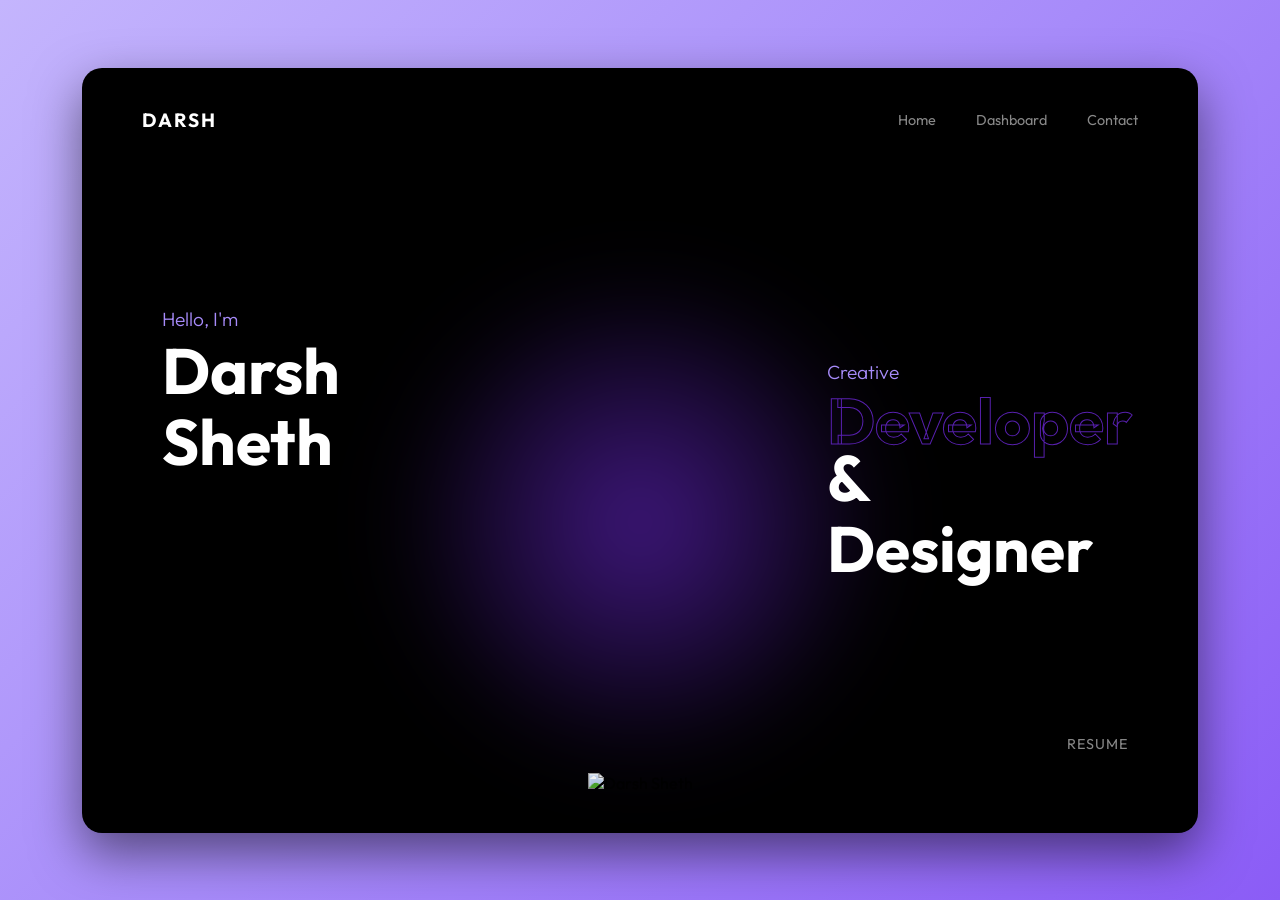
==== app/static/about.html @ 19a134a6 "Feat: Create standalone About page with Portfolio Card UI" ====
<!DOCTYPE html>
<html lang="en">

<head>
    <meta charset="UTF-8">
    <meta name="viewport" content="width=device-width, initial-scale=1.0">
    <title>About - Darsh Sheth | Sona AI</title>
    <link rel="preconnect" href="https://fonts.googleapis.com">
    <link rel="preconnect" href="https://fonts.gstatic.com" crossorigin>
    <link href="https://fonts.googleapis.com/css2?family=Outfit:wght@300;400;700&display=swap" rel="stylesheet">
    <script src="https://unpkg.com/lucide@latest"></script>

    <style>
        * {
            margin: 0;
            padding: 0;
            box-sizing: border-box;
            font-family: 'Outfit', sans-serif;
        }

        body {
            /* Lavender gradient background */
            background: linear-gradient(135deg, #c4b5fd 0%, #a78bfa 50%, #8b5cf6 100%);
            min-height: 100vh;
            display: flex;
            justify-content: center;
            align-items: center;
            padding: 20px;
        }

        .portfolio-card {
            background-color: #000000;
            width: 90%;
            max-width: 1400px;
            min-height: 85vh;
            border-radius: 20px;
            box-shadow: 0 20px 50px rgba(0, 0, 0, 0.5);
            position: relative;
            padding: 40px 60px;
            display: flex;
            flex-direction: column;
            overflow: hidden;
        }

        nav {
            display: flex;
            justify-content: space-between;
            align-items: center;
            margin-bottom: 20px;
            z-index: 10;
        }

        .logo {
            color: #fff;
            font-weight: 700;
            font-size: 1.2rem;
            letter-spacing: 2px;
        }

        .nav-links {
            display: flex;
            gap: 40px;
        }

        .nav-links a {
            color: #888;
            text-decoration: none;
            font-size: 0.9rem;
            transition: color 0.3s;
        }

        .nav-links a:hover {
            color: #fff;
        }

        .hero {
            flex: 1;
            display: grid;
            grid-template-columns: 1fr 1.2fr 1fr;
            align-items: center;
            position: relative;
        }

        .glow-bg {
            position: absolute;
            top: 50%;
            left: 50%;
            transform: translate(-50%, -40%);
            width: 500px;
            height: 500px;
            background: radial-gradient(circle, rgba(109, 40, 217, 0.6) 0%, rgba(0, 0, 0, 0) 70%);
            z-index: 1;
            filter: blur(40px);
        }

        .left-content {
            z-index: 2;
            padding-left: 20px;
        }

        .small-heading {
            color: #a78bfa;
            font-weight: 300;
            font-size: 1.2rem;
            margin-bottom: 5px;
        }

        .large-heading {
            color: #fff;
            font-size: 4rem;
            font-weight: 700;
            line-height: 1.1;
        }

        .social-icons {
            margin-top: 100px;
            display: flex;
            flex-direction: column;
            gap: 20px;
        }

        .social-icons a {
            color: #888;
            font-size: 1.2rem;
            transition: color 0.3s;
        }

        .social-icons a:hover {
            color: #a78bfa;
        }

        .image-container {
            z-index: 2;
            height: 100%;
            display: flex;
            align-items: flex-end;
            justify-content: center;
        }

        .image-container img {
            max-height: 95%;
            width: auto;
            object-fit: contain;
            filter: brightness(0.9) contrast(1.1);
            mask-image: linear-gradient(to bottom, black 80%, transparent 100%);
            -webkit-mask-image: linear-gradient(to bottom, black 80%, transparent 100%);
        }

        .right-content {
            z-index: 2;
            text-align: left;
            display: flex;
            flex-direction: column;
            height: 100%;
            justify-content: center;
            position: relative;
        }

        .outline-text {
            font-size: 4rem;
            font-weight: 700;
            line-height: 1;
            -webkit-text-stroke: 1px #6d28d9;
            color: transparent;
            opacity: 0.8;
            margin-bottom: -10px;
        }

        .resume-link {
            position: absolute;
            bottom: 40px;
            right: 0;
            color: #888;
            text-decoration: none;
            font-size: 0.9rem;
            letter-spacing: 1px;
            display: flex;
            align-items: center;
            gap: 10px;
            text-transform: uppercase;
        }

        .resume-link:hover {
            color: #fff;
        }

        @media (max-width: 1024px) {

            .large-heading,
            .outline-text {
                font-size: 3rem;
            }

            .portfolio-card {
                height: auto;
                padding: 30px;
            }

            .hero {
                grid-template-columns: 1fr;
                text-align: center;
                gap: 40px;
            }

            .image-container {
                order: 1;
                height: 400px;
                margin: 20px 0;
            }

            .left-content {
                order: 2;
                padding: 0;
            }

            .right-content {
                order: 3;
                text-align: center;
            }

            .social-icons {
                flex-direction: row;
                justify-content: center;
                margin-top: 30px;
            }

            .resume-link {
                position: static;
                justify-content: center;
                margin-top: 30px;
            }

            .nav-links {
                display: none;
            }
        }
    </style>
</head>

<body>

    <div class="portfolio-card">
        <nav>
            <div class="logo">DARSH</div>
            <div class="nav-links">
                <a href="/">Home</a>
                <a href="/dashboard">Dashboard</a>
                <a href="#contact">Contact</a>
            </div>
        </nav>

        <div class="hero">

            <div class="left-content">
                <div class="small-heading">Hello, I'm</div>
                <h1 class="large-heading">Darsh<br>Sheth</h1>

                <div class="social-icons">
                    <a href="https://www.linkedin.com/in/darsh-sheth-1779bb185" target="_blank" title="LinkedIn"><i
                            data-lucide="linkedin"></i></a>
                    <a href="#" title="GitHub"><i data-lucide="github"></i></a>
                    <a href="#" title="Dribbble"><i data-lucide="dribbble"></i></a>
                    <a href="#" title="Layers"><i data-lucide="layers"></i></a>
                </div>
            </div>

            <div class="glow-bg"></div>
            <div class="image-container">
                <img src="/static/creator-nobg.jpg" alt="Darsh Sheth">
            </div>

            <div class="right-content">
                <div class="right-text-group">
                    <div class="small-heading">Creative</div>
                    <div class="outline-text">Developer</div>
                    <h1 class="large-heading">& Designer</h1>
                </div>

                <a href="#" class="resume-link">
                    Resume <i data-lucide="external-link"></i>
                </a>
            </div>

        </div>
    </div>

    <script>
        lucide.createIcons();
    </script>

</body>

</html>
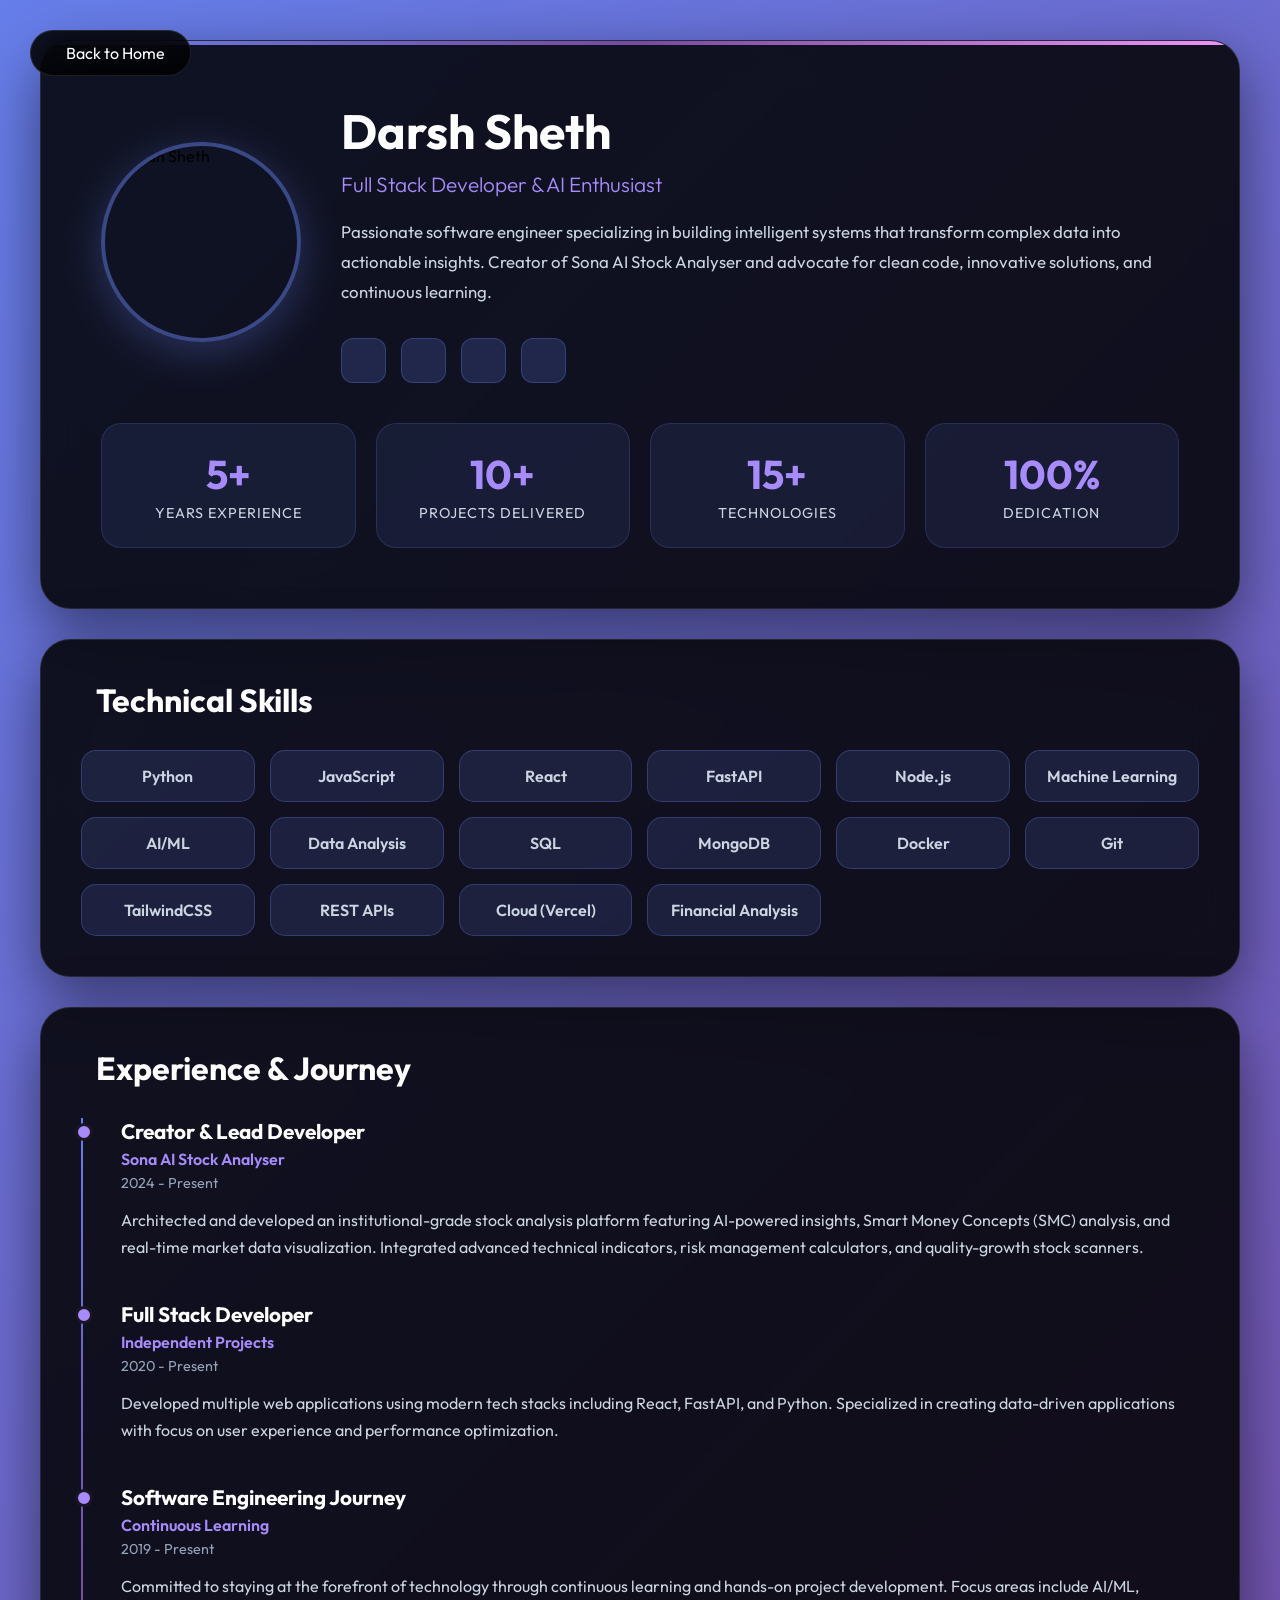
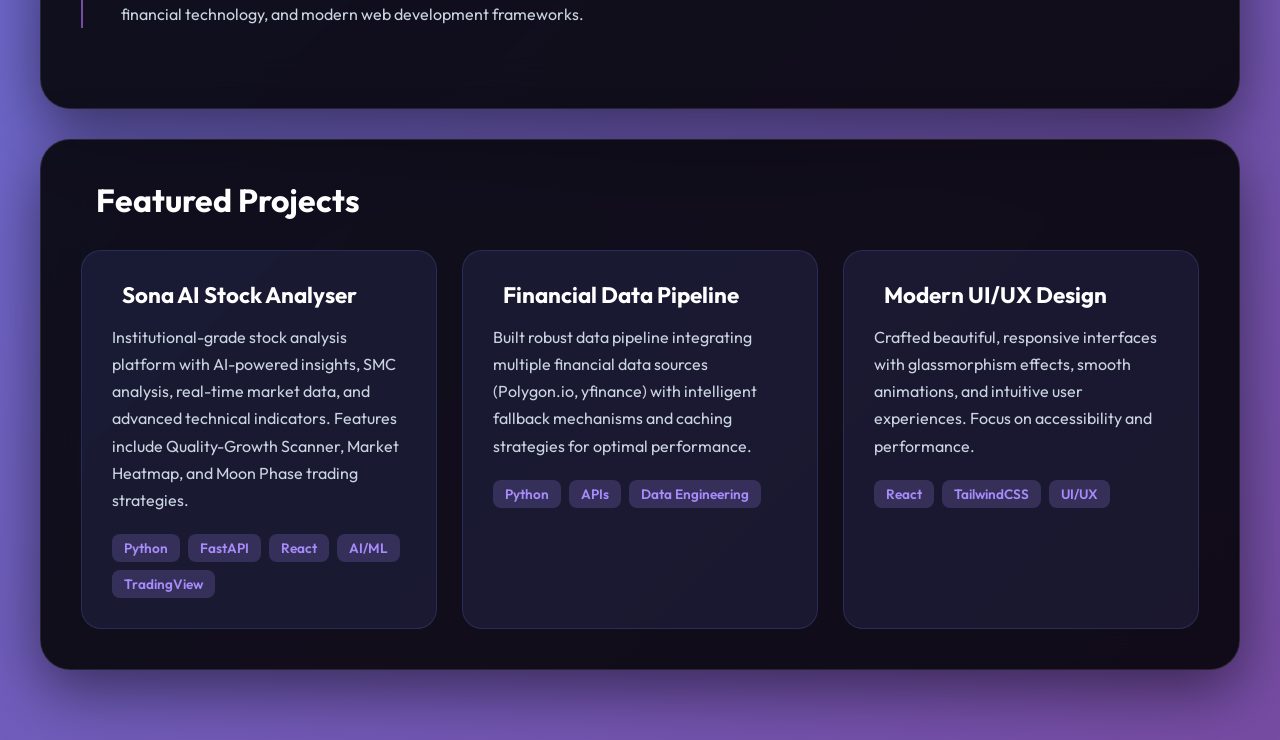
==== commit 79648693: "Feat: Create comprehensive About page with profile, skills, experience, and projects" ====
--- a/app/static/about.html
+++ b/app/static/about.html
@@ -4,10 +4,10 @@
 <head>
     <meta charset="UTF-8">
     <meta name="viewport" content="width=device-width, initial-scale=1.0">
-    <title>About - Darsh Sheth | Sona AI</title>
+    <title>About - Darsh Sheth | Full Stack Developer & AI Enthusiast</title>
     <link rel="preconnect" href="https://fonts.googleapis.com">
     <link rel="preconnect" href="https://fonts.gstatic.com" crossorigin>
-    <link href="https://fonts.googleapis.com/css2?family=Outfit:wght@300;400;700&display=swap" rel="stylesheet">
+    <link href="https://fonts.googleapis.com/css2?family=Outfit:wght@300;400;600;700&display=swap" rel="stylesheet">
     <script src="https://unpkg.com/lucide@latest"></script>
 
     <style>
@@ -19,219 +19,335 @@
         }
 
         body {
-            /* Lavender gradient background */
-            background: linear-gradient(135deg, #c4b5fd 0%, #a78bfa 50%, #8b5cf6 100%);
+            background: linear-gradient(135deg, #667eea 0%, #764ba2 100%);
             min-height: 100vh;
+            padding: 40px 20px;
+        }
+
+        .container {
+            max-width: 1200px;
+            margin: 0 auto;
+        }
+
+        /* Header Card */
+        .header-card {
+            background: rgba(0, 0, 0, 0.85);
+            backdrop-filter: blur(20px);
+            border-radius: 30px;
+            padding: 60px;
+            margin-bottom: 30px;
+            border: 1px solid rgba(255, 255, 255, 0.1);
+            box-shadow: 0 20px 60px rgba(0, 0, 0, 0.5);
+            position: relative;
+            overflow: hidden;
+        }
+
+        .header-card::before {
+            content: '';
+            position: absolute;
+            top: 0;
+            left: 0;
+            right: 0;
+            height: 4px;
+            background: linear-gradient(90deg, #667eea, #764ba2, #f093fb);
+        }
+
+        .profile-section {
+            display: grid;
+            grid-template-columns: 200px 1fr;
+            gap: 40px;
+            align-items: center;
+        }
+
+        .profile-image {
+            width: 200px;
+            height: 200px;
+            border-radius: 50%;
+            overflow: hidden;
+            border: 4px solid rgba(102, 126, 234, 0.5);
+            box-shadow: 0 10px 40px rgba(102, 126, 234, 0.3);
+        }
+
+        .profile-image img {
+            width: 100%;
+            height: 100%;
+            object-fit: cover;
+        }
+
+        .profile-info h1 {
+            font-size: 3rem;
+            color: #fff;
+            font-weight: 700;
+            margin-bottom: 10px;
+        }
+
+        .profile-info .tagline {
+            font-size: 1.3rem;
+            color: #a78bfa;
+            margin-bottom: 20px;
+            font-weight: 300;
+        }
+
+        .profile-info .bio {
+            color: #cbd5e1;
+            line-height: 1.8;
+            font-size: 1.05rem;
+            margin-bottom: 30px;
+        }
+
+        .social-links {
             display: flex;
+            gap: 15px;
+        }
+
+        .social-links a {
+            width: 45px;
+            height: 45px;
+            background: rgba(102, 126, 234, 0.2);
+            border-radius: 12px;
+            display: flex;
+            align-items: center;
             justify-content: center;
+            color: #a78bfa;
+            transition: all 0.3s;
+            border: 1px solid rgba(102, 126, 234, 0.3);
+        }
+
+        .social-links a:hover {
+            background: rgba(102, 126, 234, 0.4);
+            transform: translateY(-3px);
+            color: #fff;
+        }
+
+        /* Stats Section */
+        .stats-grid {
+            display: grid;
+            grid-template-columns: repeat(auto-fit, minmax(200px, 1fr));
+            gap: 20px;
+            margin-top: 40px;
+        }
+
+        .stat-card {
+            background: rgba(102, 126, 234, 0.1);
+            padding: 25px;
+            border-radius: 20px;
+            text-align: center;
+            border: 1px solid rgba(102, 126, 234, 0.2);
+        }
+
+        .stat-card .number {
+            font-size: 2.5rem;
+            font-weight: 700;
+            color: #a78bfa;
+            margin-bottom: 5px;
+        }
+
+        .stat-card .label {
+            color: #cbd5e1;
+            font-size: 0.9rem;
+            text-transform: uppercase;
+            letter-spacing: 1px;
+        }
+
+        /* Content Cards */
+        .content-card {
+            background: rgba(0, 0, 0, 0.85);
+            backdrop-filter: blur(20px);
+            border-radius: 30px;
+            padding: 40px;
+            margin-bottom: 30px;
+            border: 1px solid rgba(255, 255, 255, 0.1);
+            box-shadow: 0 20px 60px rgba(0, 0, 0, 0.5);
+        }
+
+        .content-card h2 {
+            font-size: 2rem;
+            color: #fff;
+            margin-bottom: 30px;
+            display: flex;
             align-items: center;
-            padding: 20px;
-        }
-
-        .portfolio-card {
-            background-color: #000000;
-            width: 90%;
-            max-width: 1400px;
-            min-height: 85vh;
+            gap: 15px;
+        }
+
+        .content-card h2 i {
+            color: #a78bfa;
+        }
+
+        /* Skills Grid */
+        .skills-grid {
+            display: grid;
+            grid-template-columns: repeat(auto-fill, minmax(150px, 1fr));
+            gap: 15px;
+        }
+
+        .skill-tag {
+            background: rgba(102, 126, 234, 0.15);
+            padding: 15px 20px;
+            border-radius: 15px;
+            text-align: center;
+            color: #cbd5e1;
+            font-weight: 600;
+            border: 1px solid rgba(102, 126, 234, 0.3);
+            transition: all 0.3s;
+        }
+
+        .skill-tag:hover {
+            background: rgba(102, 126, 234, 0.3);
+            transform: translateY(-3px);
+            color: #fff;
+        }
+
+        /* Experience Timeline */
+        .timeline {
+            position: relative;
+            padding-left: 40px;
+        }
+
+        .timeline::before {
+            content: '';
+            position: absolute;
+            left: 0;
+            top: 0;
+            bottom: 0;
+            width: 2px;
+            background: linear-gradient(180deg, #667eea, #764ba2);
+        }
+
+        .timeline-item {
+            position: relative;
+            margin-bottom: 40px;
+        }
+
+        .timeline-item::before {
+            content: '';
+            position: absolute;
+            left: -46px;
+            top: 5px;
+            width: 12px;
+            height: 12px;
+            border-radius: 50%;
+            background: #a78bfa;
+            border: 3px solid rgba(0, 0, 0, 0.85);
+        }
+
+        .timeline-item h3 {
+            color: #fff;
+            font-size: 1.3rem;
+            margin-bottom: 5px;
+        }
+
+        .timeline-item .company {
+            color: #a78bfa;
+            font-weight: 600;
+            margin-bottom: 5px;
+        }
+
+        .timeline-item .date {
+            color: #94a3b8;
+            font-size: 0.9rem;
+            margin-bottom: 15px;
+        }
+
+        .timeline-item p {
+            color: #cbd5e1;
+            line-height: 1.7;
+        }
+
+        /* Projects Grid */
+        .projects-grid {
+            display: grid;
+            grid-template-columns: repeat(auto-fit, minmax(300px, 1fr));
+            gap: 25px;
+        }
+
+        .project-card {
+            background: rgba(102, 126, 234, 0.1);
+            padding: 30px;
             border-radius: 20px;
-            box-shadow: 0 20px 50px rgba(0, 0, 0, 0.5);
-            position: relative;
-            padding: 40px 60px;
-            display: flex;
-            flex-direction: column;
-            overflow: hidden;
-        }
-
-        nav {
-            display: flex;
-            justify-content: space-between;
-            align-items: center;
-            margin-bottom: 20px;
-            z-index: 10;
-        }
-
-        .logo {
-            color: #fff;
-            font-weight: 700;
-            font-size: 1.2rem;
-            letter-spacing: 2px;
-        }
-
-        .nav-links {
-            display: flex;
-            gap: 40px;
-        }
-
-        .nav-links a {
-            color: #888;
-            text-decoration: none;
-            font-size: 0.9rem;
-            transition: color 0.3s;
-        }
-
-        .nav-links a:hover {
-            color: #fff;
-        }
-
-        .hero {
-            flex: 1;
-            display: grid;
-            grid-template-columns: 1fr 1.2fr 1fr;
-            align-items: center;
-            position: relative;
-        }
-
-        .glow-bg {
-            position: absolute;
-            top: 50%;
-            left: 50%;
-            transform: translate(-50%, -40%);
-            width: 500px;
-            height: 500px;
-            background: radial-gradient(circle, rgba(109, 40, 217, 0.6) 0%, rgba(0, 0, 0, 0) 70%);
-            z-index: 1;
-            filter: blur(40px);
-        }
-
-        .left-content {
-            z-index: 2;
-            padding-left: 20px;
-        }
-
-        .small-heading {
-            color: #a78bfa;
-            font-weight: 300;
-            font-size: 1.2rem;
-            margin-bottom: 5px;
-        }
-
-        .large-heading {
-            color: #fff;
-            font-size: 4rem;
-            font-weight: 700;
-            line-height: 1.1;
-        }
-
-        .social-icons {
-            margin-top: 100px;
-            display: flex;
-            flex-direction: column;
-            gap: 20px;
-        }
-
-        .social-icons a {
-            color: #888;
-            font-size: 1.2rem;
-            transition: color 0.3s;
-        }
-
-        .social-icons a:hover {
-            color: #a78bfa;
-        }
-
-        .image-container {
-            z-index: 2;
-            height: 100%;
-            display: flex;
-            align-items: flex-end;
-            justify-content: center;
-        }
-
-        .image-container img {
-            max-height: 95%;
-            width: auto;
-            object-fit: contain;
-            filter: brightness(0.9) contrast(1.1);
-            mask-image: linear-gradient(to bottom, black 80%, transparent 100%);
-            -webkit-mask-image: linear-gradient(to bottom, black 80%, transparent 100%);
-        }
-
-        .right-content {
-            z-index: 2;
-            text-align: left;
-            display: flex;
-            flex-direction: column;
-            height: 100%;
-            justify-content: center;
-            position: relative;
-        }
-
-        .outline-text {
-            font-size: 4rem;
-            font-weight: 700;
-            line-height: 1;
-            -webkit-text-stroke: 1px #6d28d9;
-            color: transparent;
-            opacity: 0.8;
-            margin-bottom: -10px;
-        }
-
-        .resume-link {
-            position: absolute;
-            bottom: 40px;
-            right: 0;
-            color: #888;
-            text-decoration: none;
-            font-size: 0.9rem;
-            letter-spacing: 1px;
+            border: 1px solid rgba(102, 126, 234, 0.2);
+            transition: all 0.3s;
+        }
+
+        .project-card:hover {
+            transform: translateY(-5px);
+            background: rgba(102, 126, 234, 0.15);
+        }
+
+        .project-card h3 {
+            color: #fff;
+            font-size: 1.4rem;
+            margin-bottom: 15px;
             display: flex;
             align-items: center;
             gap: 10px;
-            text-transform: uppercase;
-        }
-
-        .resume-link:hover {
-            color: #fff;
-        }
-
-        @media (max-width: 1024px) {
-
-            .large-heading,
-            .outline-text {
-                font-size: 3rem;
-            }
-
-            .portfolio-card {
-                height: auto;
-                padding: 30px;
-            }
-
-            .hero {
+        }
+
+        .project-card p {
+            color: #cbd5e1;
+            line-height: 1.7;
+            margin-bottom: 20px;
+        }
+
+        .project-tags {
+            display: flex;
+            flex-wrap: wrap;
+            gap: 8px;
+        }
+
+        .project-tag {
+            background: rgba(167, 139, 250, 0.2);
+            color: #a78bfa;
+            padding: 5px 12px;
+            border-radius: 8px;
+            font-size: 0.85rem;
+            font-weight: 600;
+        }
+
+        /* Back Button */
+        .back-btn {
+            position: fixed;
+            top: 30px;
+            left: 30px;
+            background: rgba(0, 0, 0, 0.85);
+            backdrop-filter: blur(20px);
+            color: #fff;
+            padding: 12px 25px;
+            border-radius: 50px;
+            text-decoration: none;
+            display: flex;
+            align-items: center;
+            gap: 10px;
+            border: 1px solid rgba(255, 255, 255, 0.1);
+            transition: all 0.3s;
+            z-index: 1000;
+        }
+
+        .back-btn:hover {
+            background: rgba(102, 126, 234, 0.3);
+            transform: translateX(-5px);
+        }
+
+        @media (max-width: 768px) {
+            .profile-section {
                 grid-template-columns: 1fr;
                 text-align: center;
-                gap: 40px;
             }
 
-            .image-container {
-                order: 1;
-                height: 400px;
-                margin: 20px 0;
+            .profile-image {
+                margin: 0 auto;
             }
 
-            .left-content {
-                order: 2;
-                padding: 0;
+            .social-links {
+                justify-content: center;
             }
 
-            .right-content {
-                order: 3;
-                text-align: center;
+            .profile-info h1 {
+                font-size: 2rem;
             }
 
-            .social-icons {
-                flex-direction: row;
-                justify-content: center;
-                margin-top: 30px;
-            }
-
-            .resume-link {
-                position: static;
-                justify-content: center;
-                margin-top: 30px;
-            }
-
-            .nav-links {
-                display: none;
+            .header-card,
+            .content-card {
+                padding: 30px 20px;
             }
         }
     </style>
@@ -239,48 +355,176 @@
 
 <body>
 
-    <div class="portfolio-card">
-        <nav>
-            <div class="logo">DARSH</div>
-            <div class="nav-links">
-                <a href="/">Home</a>
-                <a href="/dashboard">Dashboard</a>
-                <a href="#contact">Contact</a>
+    <a href="/" class="back-btn">
+        <i data-lucide="arrow-left"></i>
+        Back to Home
+    </a>
+
+    <div class="container">
+        <!-- Header Card -->
+        <div class="header-card">
+            <div class="profile-section">
+                <div class="profile-image">
+                    <img src="/static/creator-nobg.jpg" alt="Darsh Sheth">
+                </div>
+                <div class="profile-info">
+                    <h1>Darsh Sheth</h1>
+                    <p class="tagline">Full Stack Developer & AI Enthusiast</p>
+                    <p class="bio">
+                        Passionate software engineer specializing in building intelligent systems that transform complex
+                        data into actionable insights.
+                        Creator of Sona AI Stock Analyser and advocate for clean code, innovative solutions, and
+                        continuous learning.
+                    </p>
+                    <div class="social-links">
+                        <a href="https://www.linkedin.com/in/darsh-sheth-1779bb185" target="_blank" title="LinkedIn">
+                            <i data-lucide="linkedin"></i>
+                        </a>
+                        <a href="https://github.com/Dar-41" target="_blank" title="GitHub">
+                            <i data-lucide="github"></i>
+                        </a>
+                        <a href="mailto:darsh@example.com" title="Email">
+                            <i data-lucide="mail"></i>
+                        </a>
+                        <a href="/dashboard" title="Dashboard">
+                            <i data-lucide="layout-dashboard"></i>
+                        </a>
+                    </div>
+                </div>
             </div>
-        </nav>
-
-        <div class="hero">
-
-            <div class="left-content">
-                <div class="small-heading">Hello, I'm</div>
-                <h1 class="large-heading">Darsh<br>Sheth</h1>
-
-                <div class="social-icons">
-                    <a href="https://www.linkedin.com/in/darsh-sheth-1779bb185" target="_blank" title="LinkedIn"><i
-                            data-lucide="linkedin"></i></a>
-                    <a href="#" title="GitHub"><i data-lucide="github"></i></a>
-                    <a href="#" title="Dribbble"><i data-lucide="dribbble"></i></a>
-                    <a href="#" title="Layers"><i data-lucide="layers"></i></a>
+
+            <div class="stats-grid">
+                <div class="stat-card">
+                    <div class="number">5+</div>
+                    <div class="label">Years Experience</div>
+                </div>
+                <div class="stat-card">
+                    <div class="number">10+</div>
+                    <div class="label">Projects Delivered</div>
+                </div>
+                <div class="stat-card">
+                    <div class="number">15+</div>
+                    <div class="label">Technologies</div>
+                </div>
+                <div class="stat-card">
+                    <div class="number">100%</div>
+                    <div class="label">Dedication</div>
                 </div>
             </div>
-
-            <div class="glow-bg"></div>
-            <div class="image-container">
-                <img src="/static/creator-nobg.jpg" alt="Darsh Sheth">
+        </div>
+
+        <!-- Skills Section -->
+        <div class="content-card">
+            <h2><i data-lucide="code-2"></i> Technical Skills</h2>
+            <div class="skills-grid">
+                <div class="skill-tag">Python</div>
+                <div class="skill-tag">JavaScript</div>
+                <div class="skill-tag">React</div>
+                <div class="skill-tag">FastAPI</div>
+                <div class="skill-tag">Node.js</div>
+                <div class="skill-tag">Machine Learning</div>
+                <div class="skill-tag">AI/ML</div>
+                <div class="skill-tag">Data Analysis</div>
+                <div class="skill-tag">SQL</div>
+                <div class="skill-tag">MongoDB</div>
+                <div class="skill-tag">Docker</div>
+                <div class="skill-tag">Git</div>
+                <div class="skill-tag">TailwindCSS</div>
+                <div class="skill-tag">REST APIs</div>
+                <div class="skill-tag">Cloud (Vercel)</div>
+                <div class="skill-tag">Financial Analysis</div>
             </div>
-
-            <div class="right-content">
-                <div class="right-text-group">
-                    <div class="small-heading">Creative</div>
-                    <div class="outline-text">Developer</div>
-                    <h1 class="large-heading">& Designer</h1>
-                </div>
-
-                <a href="#" class="resume-link">
-                    Resume <i data-lucide="external-link"></i>
-                </a>
+        </div>
+
+        <!-- Experience Section -->
+        <div class="content-card">
+            <h2><i data-lucide="briefcase"></i> Experience & Journey</h2>
+            <div class="timeline">
+                <div class="timeline-item">
+                    <h3>Creator & Lead Developer</h3>
+                    <div class="company">Sona AI Stock Analyser</div>
+                    <div class="date">2024 - Present</div>
+                    <p>
+                        Architected and developed an institutional-grade stock analysis platform featuring AI-powered
+                        insights,
+                        Smart Money Concepts (SMC) analysis, and real-time market data visualization. Integrated
+                        advanced technical
+                        indicators, risk management calculators, and quality-growth stock scanners.
+                    </p>
+                </div>
+
+                <div class="timeline-item">
+                    <h3>Full Stack Developer</h3>
+                    <div class="company">Independent Projects</div>
+                    <div class="date">2020 - Present</div>
+                    <p>
+                        Developed multiple web applications using modern tech stacks including React, FastAPI, and
+                        Python.
+                        Specialized in creating data-driven applications with focus on user experience and performance
+                        optimization.
+                    </p>
+                </div>
+
+                <div class="timeline-item">
+                    <h3>Software Engineering Journey</h3>
+                    <div class="company">Continuous Learning</div>
+                    <div class="date">2019 - Present</div>
+                    <p>
+                        Committed to staying at the forefront of technology through continuous learning and hands-on
+                        project development.
+                        Focus areas include AI/ML, financial technology, and modern web development frameworks.
+                    </p>
+                </div>
             </div>
-
+        </div>
+
+        <!-- Projects Section -->
+        <div class="content-card">
+            <h2><i data-lucide="rocket"></i> Featured Projects</h2>
+            <div class="projects-grid">
+                <div class="project-card">
+                    <h3><i data-lucide="trending-up"></i> Sona AI Stock Analyser</h3>
+                    <p>
+                        Institutional-grade stock analysis platform with AI-powered insights, SMC analysis,
+                        real-time market data, and advanced technical indicators. Features include Quality-Growth
+                        Scanner,
+                        Market Heatmap, and Moon Phase trading strategies.
+                    </p>
+                    <div class="project-tags">
+                        <span class="project-tag">Python</span>
+                        <span class="project-tag">FastAPI</span>
+                        <span class="project-tag">React</span>
+                        <span class="project-tag">AI/ML</span>
+                        <span class="project-tag">TradingView</span>
+                    </div>
+                </div>
+
+                <div class="project-card">
+                    <h3><i data-lucide="bar-chart-3"></i> Financial Data Pipeline</h3>
+                    <p>
+                        Built robust data pipeline integrating multiple financial data sources (Polygon.io, yfinance)
+                        with intelligent fallback mechanisms and caching strategies for optimal performance.
+                    </p>
+                    <div class="project-tags">
+                        <span class="project-tag">Python</span>
+                        <span class="project-tag">APIs</span>
+                        <span class="project-tag">Data Engineering</span>
+                    </div>
+                </div>
+
+                <div class="project-card">
+                    <h3><i data-lucide="palette"></i> Modern UI/UX Design</h3>
+                    <p>
+                        Crafted beautiful, responsive interfaces with glassmorphism effects, smooth animations,
+                        and intuitive user experiences. Focus on accessibility and performance.
+                    </p>
+                    <div class="project-tags">
+                        <span class="project-tag">React</span>
+                        <span class="project-tag">TailwindCSS</span>
+                        <span class="project-tag">UI/UX</span>
+                    </div>
+                </div>
+            </div>
         </div>
     </div>
 
